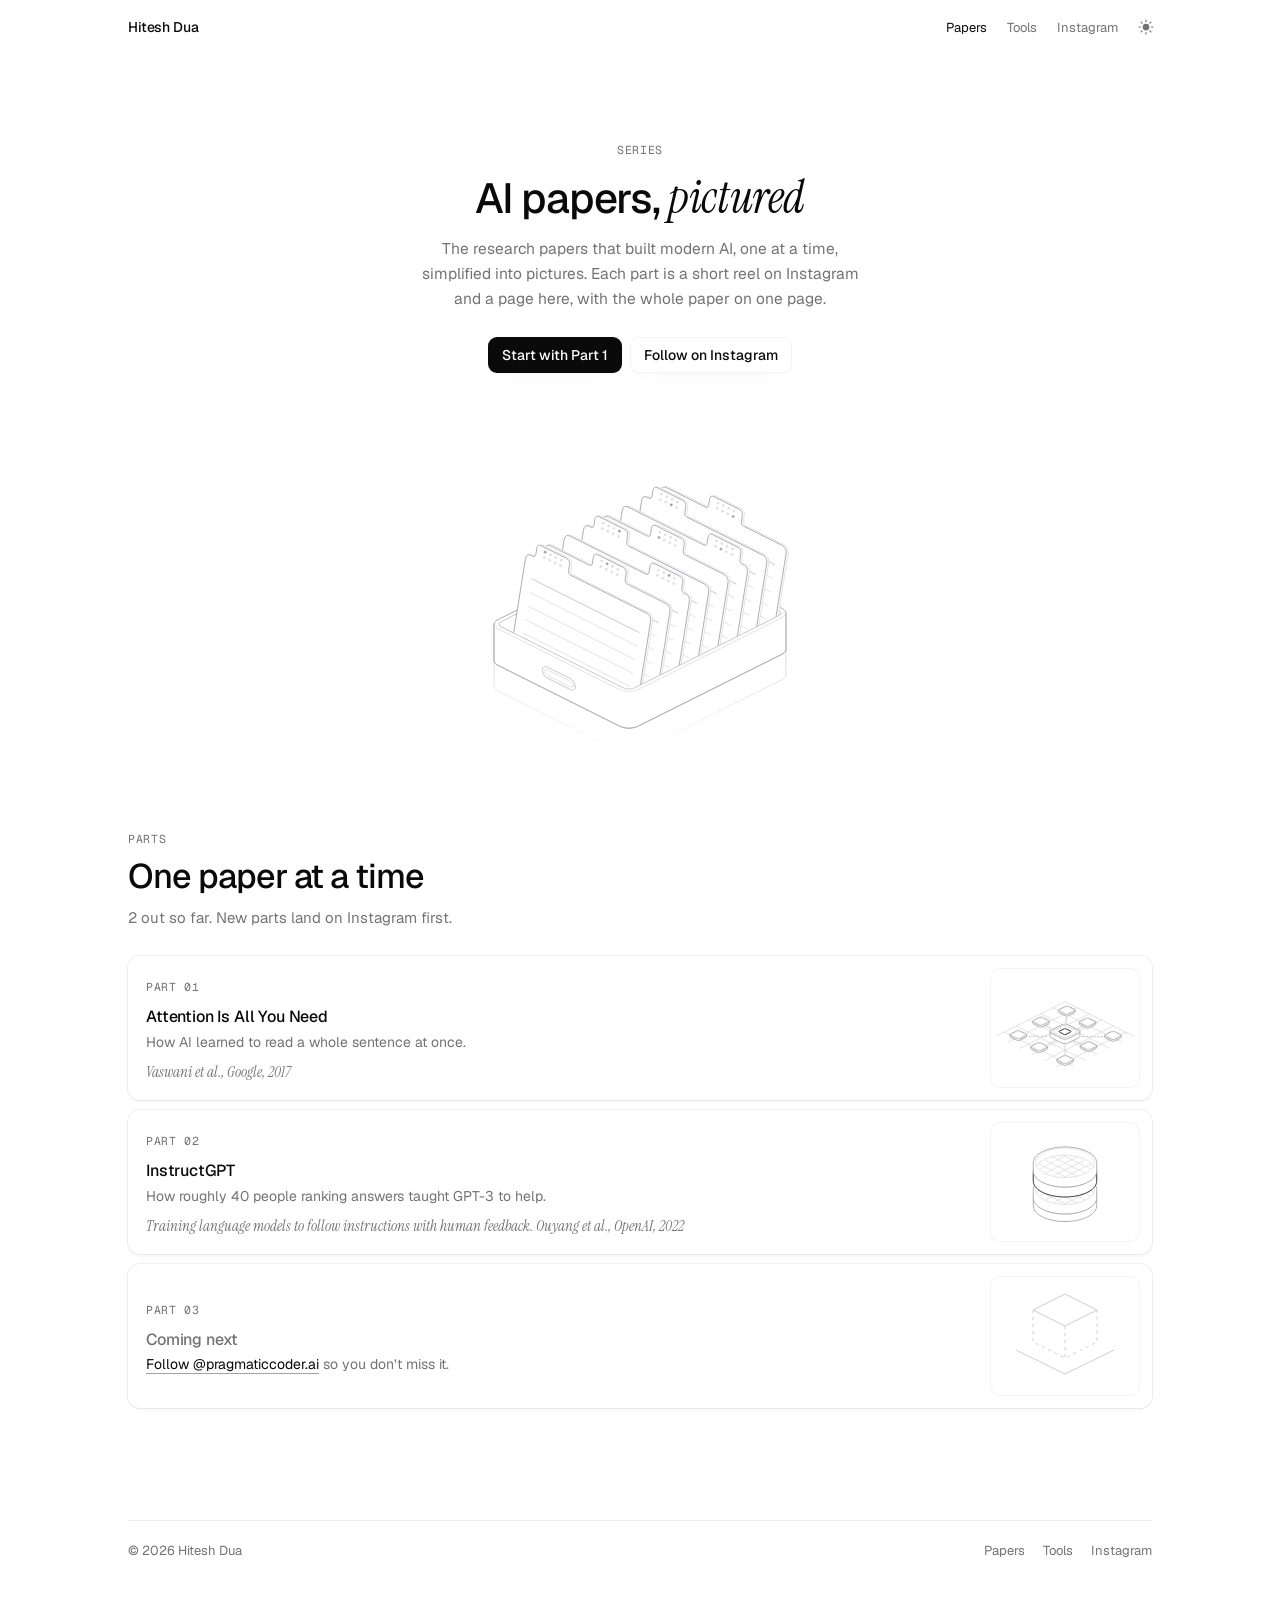
==== papers/index.html @ 5a8e1b2d "The built site: papers Co-Authored-By: Claude Opus 5.5 <noreply@anthropic.com> Claude-Session: http" ====
<!doctype html>
<html lang="en">
<head>
<meta charset="utf-8">
<script>(function(){var d=document.documentElement,t;try{t=localStorage.getItem('hd-theme')}catch(e){}if(t!=='light'&&t!=='dark')t=window.matchMedia&&matchMedia('(prefers-color-scheme: dark)').matches?'dark':'light';d.setAttribute('data-theme',t);d.className+=' hd-js'})()</script>
<meta name="viewport" content="width=device-width, initial-scale=1, viewport-fit=cover">
<title>AI papers, pictured: the papers behind modern AI, each on one page | Hitesh Dua</title>
<meta name="description" content="The research papers that built modern AI, one at a time, simplified into pictures. Each part is a reel on Instagram and a page here with the whole paper on one page.">
<link rel="canonical" href="https://hiteshdua.com/papers/">
<meta name="author" content="Hitesh Dua">
<meta name="color-scheme" content="light dark">
<meta name="theme-color" content="#ffffff" media="(prefers-color-scheme: light)">
<meta name="theme-color" content="#08090a" media="(prefers-color-scheme: dark)">
<link rel="icon" href="/assets/favicon.svg" type="image/svg+xml">
<link rel="icon" href="/assets/favicon-32.png" sizes="32x32" type="image/png">
<link rel="apple-touch-icon" href="/assets/apple-touch-icon.png">
<link rel="preload" href="/assets/geist-latin.woff2" as="font" type="font/woff2" crossorigin>
<link rel="stylesheet" href="/assets/site.css?v=ab0dbf3c17">
<link rel="modulepreload" href="/assets/hairline.js">
<meta property="og:type" content="website">
<meta property="og:site_name" content="Hitesh Dua">
<meta property="og:title" content="AI papers, pictured">
<meta property="og:description" content="The research papers that built modern AI, one at a time, simplified into pictures. Each part is a reel on Instagram and a page here with the whole paper on one page.">
<meta property="og:url" content="https://hiteshdua.com/papers/">
<meta property="og:image" content="https://hiteshdua.com/assets/og-papers.png">
<meta property="og:image:width" content="1200">
<meta property="og:image:height" content="630">
<meta property="og:image:alt" content="AI papers, pictured">
<meta name="twitter:card" content="summary_large_image">
<script type="application/ld+json">{"@context":"https://schema.org","@type":"CollectionPage","name":"AI papers, pictured","url":"https://hiteshdua.com/papers/","author":{"@type":"Person","name":"Hitesh Dua","url":"https://hiteshdua.com/"},"hasPart":[{"@type":"Article","headline":"Attention Is All You Need, explained in pictures","url":"https://hiteshdua.com/papers/attention-is-all-you-need"},{"@type":"Article","headline":"InstructGPT on one page: the paper behind ChatGPT, explained","url":"https://hiteshdua.com/papers/instructgpt"}]}</script>
</head>
<body class="hd">
<a class="hd-skip hd-chrome" href="#main">Skip to content</a>
<header class="hd-chrome hd-top">
  <a class="hd-name" href="/">Hitesh Dua</a>
  <nav aria-label="Site">
    <a class="hd-link" href="/papers/" aria-current="page">Papers</a>
    <a class="hd-link" href="/#tools">Tools</a>
    <a class="hd-link" href="https://www.instagram.com/pragmaticcoder.ai/" rel="me">Instagram</a>
    <button class="hd-theme" type="button" aria-label="Dark theme" aria-pressed="false" title="Switch to dark">
      <svg viewBox="0 0 24 24" width="18" height="18" aria-hidden="true" focusable="false">
        <mask id="hd-cut"><rect width="24" height="24" fill="#fff"/><circle class="hd-cut" cx="14.3" cy="9.8" r="4.4" fill="#000"/></mask>
        <circle class="hd-orb" cx="12" cy="12" r="4.5" fill="currentColor" mask="url(#hd-cut)"/>
        <path class="hd-rays" d="M12 2.75v1.9M12 19.35v1.9M2.75 12h1.9M19.35 12h1.9M5.46 5.46l1.34 1.34M17.2 17.2l1.34 1.34M5.46 18.54l1.34-1.34M17.2 6.8l1.34-1.34" fill="none" stroke="currentColor" stroke-width="1.6" stroke-linecap="round"/>
      </svg>
    </button>
  </nav>
</header>
<main id="main">
  <section class="hd-wrap hd-hero hd-rise" aria-labelledby="hd-title">
    <p class="hd-label" style="--i:0">Series</p>
    <h1 class="hd-title" id="hd-title" style="--i:1">AI papers, <em>pictured</em></h1>
    <p class="hd-sub" style="--i:2">The research papers that built modern AI, one at a time, simplified into pictures. Each part is a
      short reel on Instagram and a page here, with the whole paper on one page.</p>
    <div class="hd-actions" style="--i:3">
      <a class="hd-btn is-primary" href="/papers/attention-is-all-you-need">Start with Part 1</a>
      <a class="hd-btn" href="https://www.instagram.com/pragmaticcoder.ai/" rel="me">Follow on Instagram</a>
    </div>
    <div class="hd-art" style="--i:4"><div class="hd-fig" data-figure="riffle" data-play aria-label="A tray of eight cards, like papers in a file; the card under the pointer stands up, and the arrow keys walk them"></div></div>
  </section>
  <section class="hd-wrap hd-sec" aria-labelledby="hd-parts">
    <div class="hd-sec-head hd-reveal">
      <p class="hd-label">Parts</p>
      <h2 class="hd-h2" id="hd-parts">One paper at a time</h2>
      <p class="hd-lede">2 out so far. New parts land on Instagram first.</p>
    </div>
    <ol class="hd-rows">
      <li class="hd-reveal" style="--d:0"><a class="hd-row" href="/papers/attention-is-all-you-need">
        <span>
          <span class="hd-label">Part 01</span>
          <span class="hd-row-name">Attention Is All You Need</span>
          <span class="hd-row-text">How AI learned to read a whole sentence at once.</span>
          <span class="hd-row-meta">Vaswani et al., Google, 2017</span>
        </span>
        <span class="hd-row-fig"><div class="hd-fig" data-figure="hub" aria-label="A hub with eight tiles on dashed links; the tile under the pointer rises and its link turns solid, as a word leans on the words that matter"></div></span>
      </a></li>
      <li class="hd-reveal" style="--d:1"><a class="hd-row" href="/papers/instructgpt">
        <span>
          <span class="hd-label">Part 02</span>
          <span class="hd-row-name">InstructGPT</span>
          <span class="hd-row-text">How roughly 40 people ranking answers taught GPT-3 to help.</span>
          <span class="hd-row-meta">Training language models to follow instructions with human feedback. Ouyang et al., OpenAI, 2022</span>
        </span>
        <span class="hd-row-fig"><div class="hd-fig" data-figure="sieve" aria-label="Three test sieves stacked over a pan, one for each training step; the pointer lifts one clear of the stack"></div></span>
      </a></li>
      <li class="hd-reveal" style="--d:2"><div class="hd-row is-planned">
        <span>
          <span class="hd-label">Part 03</span>
          <span class="hd-row-name">Coming next</span>
          <span class="hd-row-text"><a class="hd-more" href="https://www.instagram.com/pragmaticcoder.ai/" rel="me">Follow @pragmaticcoder.ai</a> so you don’t miss it.</span>
        </span>
        <span class="hd-row-fig"><svg class="hd-ghost" viewBox="0 0 150 120" aria-hidden="true" focusable="false">
  <path d="M75,18 L107,34 L75,50 L43,34 Z"/><path class="dash" d="M43,34 V66 L75,82 L107,66 V34 M75,50 V82"/>
  <path d="M26,74 L75,98 L124,74"/></svg></span>
      </div></li>
    </ol>
  </section>
</main>
<footer class="hd-chrome hd-wrap"><div class="hd-foot">
  <p>© 2026 Hitesh Dua</p>
  <nav aria-label="Footer"><a href="/papers/">Papers</a><a href="/#tools">Tools</a><a href="https://www.instagram.com/pragmaticcoder.ai/" rel="me">Instagram</a></nav>
</div></footer>
<script type="module" src="/assets/site.js?v=6c9a8e691f704444bb9d"></script>
</body>
</html>
---- assets/site.css ----
/* hiteshdua.com, on the Hairline design system (github.com/lucasmarkes/hairline).
   Black and white: a white canvas (near-black in dark), chroma-free greys, cards drawn by their shadow alone, one serif
   word in a title, mono only for small labels, and isometric line figures that answer the pointer. Every class starts
   with hd- so the paper pages' own CSS never collides with it. */

/* ---------- fonts: Geist, Geist Mono, Instrument Serif (all SIL Open Font License) ---------- */
@font-face { font-family: "Geist"; font-style: normal; font-weight: 100 900; font-display: swap;
  src: url(/assets/geist-latin.woff2) format("woff2");
  unicode-range: U+0000-00FF, U+0131, U+0152-0153, U+02BB-02BC, U+02C6, U+02DA, U+02DC, U+0304, U+0308, U+0329, U+2000-206F, U+20AC, U+2122, U+2191, U+2193, U+2212, U+2215, U+FEFF, U+FFFD; }
@font-face { font-family: "Geist"; font-style: normal; font-weight: 100 900; font-display: swap;
  src: url(/assets/geist-latin-ext.woff2) format("woff2");
  unicode-range: U+0100-02BA, U+02BD-02C5, U+02C7-02CC, U+02CE-02D7, U+02DD-02FF, U+1D00-1DBF, U+1E00-1E9F, U+1EF2-1EFF, U+2020, U+20A0-20AB, U+20AD-20C0, U+2113, U+2C60-2C7F, U+A720-A7FF; }
@font-face { font-family: "Geist Mono"; font-style: normal; font-weight: 100 900; font-display: swap;
  src: url(/assets/geist-mono-latin.woff2) format("woff2"); }
@font-face { font-family: "Instrument Serif"; font-style: normal; font-weight: 400; font-display: swap;
  src: url(/assets/instrument-serif-latin.woff2) format("woff2");
  unicode-range: U+0000-00FF, U+0131, U+0152-0153, U+02BB-02BC, U+02C6, U+02DA, U+02DC, U+0304, U+0308, U+0329, U+2000-206F, U+20AC, U+2122, U+2191, U+2193, U+2212, U+2215, U+FEFF, U+FFFD; }
@font-face { font-family: "Instrument Serif"; font-style: normal; font-weight: 400; font-display: swap;
  src: url(/assets/instrument-serif-latin-ext.woff2) format("woff2");
  unicode-range: U+0100-02BA, U+02BD-02C5, U+02C7-02CC, U+02CE-02D7, U+02DD-02FF, U+1D00-1DBF, U+1E00-1E9F, U+1EF2-1EFF, U+2020, U+20A0-20AB, U+20AD-20C0, U+2113, U+2C60-2C7F, U+A720-A7FF; }
@font-face { font-family: "Instrument Serif"; font-style: italic; font-weight: 400; font-display: swap;
  src: url(/assets/instrument-serif-latin-italic.woff2) format("woff2"); }

/* ---------- tokens: light, and a dark set that follows the visitor's system setting until they flip the switch ---------- */
:root {
  --hd-canvas: #ffffff; --hd-surface: #ffffff; --hd-ring: #f4f4f4; --hd-ink: #0a0a0a; --hd-ink-2: #404040;
  --hd-muted: #737373; --hd-faint: #a3a3a3; --hd-line: rgba(0, 0, 0, 0.07); --hd-ghost: #c9c9c9;
  /* a card drawn by its shadow alone: a hairline ring, then two soft drops */
  --hd-card: 0 0 0 1px #0000000f, 0 1px 2px -1px #0000000f, 0 2px 4px 0 #0000000a;
  --hd-lift: 0 1px 2px #00000008, 0 10px 28px -16px #00000024;
  --hd-hover: inset 0 0 0 1px #ebebeb, 0 1px 2px #00000008, 0 12px 28px -18px #0000002b;
  /* the light that follows the pointer across a card, and the dots under the hero field */
  --hd-glow: rgba(0, 0, 0, 0.045); --hd-dot: rgba(0, 0, 0, 0.16);
  --hd-ease: cubic-bezier(0.23, 1, 0.32, 1);
  --hd-gutter: clamp(18px, 5vw, 28px);
  --hd-col: 1080px;
  --hd-sans: "Geist", ui-sans-serif, system-ui, -apple-system, "Segoe UI", sans-serif;
  --hd-mono: "Geist Mono", ui-monospace, "SF Mono", Menlo, monospace;
  --hd-serif: "Instrument Serif", Georgia, "Times New Roman", serif;
  /* the figures' plates take the colour of what they sit on: the page here, a card's surface inside a card */
  --hairline-plate: var(--hd-canvas);
  color-scheme: light;
}
@media (prefers-color-scheme: dark) {
  :root:not([data-theme="light"]) {
    --hd-canvas: #08090a; --hd-surface: #0e0f11; --hd-ring: #ffffff12; --hd-ink: #ededef; --hd-ink-2: #c4c5ca;
    --hd-muted: #8e8f96; --hd-faint: #66676d; --hd-line: rgba(255, 255, 255, 0.08); --hd-ghost: #3d3e44;
    --hd-card: 0 0 0 1px #ffffff14, inset 0 1px 0 #ffffff0a, 0 2px 8px #00000080;
    --hd-lift: 0 1px 2px #00000099, 0 12px 32px -14px #000000;
    --hd-hover: inset 0 0 0 1px #ffffff2e, inset 0 1px 0 #ffffff0d, 0 1px 2px #00000099, 0 16px 40px -16px #000000;
    --hd-glow: rgba(255, 255, 255, 0.075); --hd-dot: rgba(255, 255, 255, 0.15);
    --hairline-hi: #eef1f6; --hairline-edge: #6c6e76; --hairline-mid: #46464d; --hairline-lo: #2b2b30;
    color-scheme: dark;
  }
}
:root[data-theme="dark"] {
  --hd-canvas: #08090a; --hd-surface: #0e0f11; --hd-ring: #ffffff12; --hd-ink: #ededef; --hd-ink-2: #c4c5ca;
  --hd-muted: #8e8f96; --hd-faint: #66676d; --hd-line: rgba(255, 255, 255, 0.08); --hd-ghost: #3d3e44;
  --hd-card: 0 0 0 1px #ffffff14, inset 0 1px 0 #ffffff0a, 0 2px 8px #00000080;
  --hd-lift: 0 1px 2px #00000099, 0 12px 32px -14px #000000;
  --hd-hover: inset 0 0 0 1px #ffffff2e, inset 0 1px 0 #ffffff0d, 0 1px 2px #00000099, 0 16px 40px -16px #000000;
  --hd-glow: rgba(255, 255, 255, 0.075); --hd-dot: rgba(255, 255, 255, 0.15);
  /* the figures' lines a touch brighter than Hairline's own dark set, so they read on a phone outdoors */
  --hairline-hi: #eef1f6; --hairline-edge: #6c6e76; --hairline-mid: #46464d; --hairline-lo: #2b2b30;
  color-scheme: dark;
}

/* ---------- base ---------- */
html { -webkit-text-size-adjust: 100%; text-size-adjust: 100%; }
body { margin: 0; }
[hidden] { display: none !important; }
body.hd { min-height: 100vh; background: var(--hd-canvas); color: var(--hd-ink); font: 400 15px/1.6 var(--hd-sans);
  -webkit-font-smoothing: antialiased; text-rendering: optimizeLegibility; }
body.hd *, body.hd *::before, body.hd *::after, .hd-chrome, .hd-chrome *, .hd-chrome *::before, .hd-chrome *::after { box-sizing: border-box; }
/* resets with no specificity, so every class below sets its own spacing */
:where(body.hd) :where(p, h1, h2, h3, ol, ul, dl, dd, figure) { margin: 0; }
.hd-chrome { font-family: var(--hd-sans); font-weight: 400; color: var(--hd-ink); -webkit-font-smoothing: antialiased; }
:where(.hd-chrome) :where(p, h2, h3) { margin: 0; }
:is(body.hd, .hd-chrome) :is(a, button):focus-visible { outline: 1.5px solid var(--hd-ink); outline-offset: 2px; border-radius: 6px; }
.hd-skip { position: absolute; left: 12px; top: -60px; z-index: 40; padding: 9px 12px; border-radius: 9px; background: var(--hd-ink);
  color: var(--hd-canvas); font: 500 14px/1 var(--hd-sans); text-decoration: none; }
.hd-skip:focus { top: 9px; }
.hd-wrap { width: 100%; max-width: var(--hd-col); margin-inline: auto; padding-inline: var(--hd-gutter); }

/* ---------- top bar: the name, and muted 13px links ---------- */
.hd-top { position: sticky; top: 0; z-index: 30; display: flex; align-items: center; justify-content: space-between; height: 54px;
  padding: 0 max(var(--hd-gutter), calc((100% - var(--hd-col)) / 2 + var(--hd-gutter)));
  background: color-mix(in srgb, var(--hd-canvas) 82%, transparent); -webkit-backdrop-filter: blur(12px); backdrop-filter: blur(12px); }
.hd-chrome .hd-name { position: relative; font-size: 14px; font-weight: 500; line-height: 1; letter-spacing: -0.01em; color: var(--hd-ink); text-decoration: none; }
.hd-name::after { content: ""; position: absolute; inset: -12px -6px; }
.hd-top nav { display: flex; margin-right: -10px; }
.hd-chrome .hd-link { position: relative; display: inline-flex; align-items: center; height: 30px; padding: 0 10px; border-radius: 8px;
  font-size: 13px; line-height: 1; color: var(--hd-muted); text-decoration: none; }
.hd-link::after { content: ""; position: absolute; inset: -5px 0; }
.hd-chrome .hd-link[aria-current="page"] { color: var(--hd-ink); }
@media (hover: hover) { .hd-chrome .hd-link:hover { color: var(--hd-ink); } }
@media (max-width: 359px) { .hd-chrome .hd-link { padding: 0 7px; } .hd-top nav { margin-right: -7px; } }

/* the light/dark switch: a sun whose core grows and is cut into a crescent while its rays fold away. The head script
   shows it; without script the page follows the system setting and there is nothing to switch. */
.hd-theme { display: none; }
.hd-js .hd-chrome .hd-theme { position: relative; display: inline-grid; place-items: center; width: 32px; height: 30px; margin-left: 2px;
  padding: 0; border: 0; border-radius: 8px; background: none; color: var(--hd-muted); font: inherit; cursor: pointer;
  -webkit-tap-highlight-color: transparent; }
.hd-theme::after { content: ""; position: absolute; inset: -7px -2px; }
@media (hover: hover) { .hd-chrome .hd-theme:hover { color: var(--hd-ink); } }
.hd-theme svg { display: block; overflow: visible; transition: scale 160ms var(--hd-ease); }
.hd-theme:active svg { scale: 0.86; }
.hd-orb, .hd-rays, .hd-cut { transform-origin: 12px 12px; transition: transform 640ms cubic-bezier(0.34, 1.45, 0.64, 1), opacity 260ms ease; }
.hd-cut { transform: translate(9px, -9px); }
:root[data-theme="dark"] .hd-orb { transform: scale(1.55); }
:root[data-theme="dark"] .hd-cut { transform: none; }
:root[data-theme="dark"] .hd-rays { transform: rotate(-70deg) scale(0.3); opacity: 0; }
/* the new theme opens out of the switch (site.js animates the circle); nothing else fades */
::view-transition-old(root), ::view-transition-new(root) { animation: none; mix-blend-mode: normal; }

/* ---------- type ---------- */
.hd-label { font: 400 11.5px/1.4 var(--hd-mono); letter-spacing: 0.06em; text-transform: uppercase; color: var(--hd-muted); }
.hd-title { max-width: 19ch; font-size: clamp(30px, 4.6vw, 42px); font-weight: 500; line-height: 1.1; letter-spacing: -0.03em; text-wrap: balance; }
:is(.hd-title, .hd-h2, .hd-card-h) em { font-family: var(--hd-serif); font-style: italic; font-size: 1.1em; font-weight: 400; letter-spacing: -0.01em; }
.hd-sub { max-width: 46ch; font-size: 15.5px; line-height: 1.6; color: var(--hd-muted); text-wrap: pretty; }
.hd-h2 { font-size: clamp(24px, 3.2vw, 34px); font-weight: 500; line-height: 1.15; letter-spacing: -0.03em; text-wrap: balance; }
.hd-lede { max-width: 58ch; color: var(--hd-muted); text-wrap: pretty; }
.hd-more { color: var(--hd-ink); text-decoration: underline; text-decoration-color: var(--hd-faint); text-underline-offset: 4px; }
@media (hover: hover) { .hd-more:hover { text-decoration-color: currentColor; } }

/* ---------- buttons ---------- */
.hd-actions { display: flex; flex-wrap: wrap; gap: 8px; margin-top: 26px; }
.hd-chrome .hd-btn, body.hd .hd-btn { display: inline-flex; align-items: center; justify-content: center; gap: 8px; height: 36px;
  padding: 0 14px; border-radius: 9px; background: var(--hd-surface); color: var(--hd-ink); box-shadow: inset 0 0 0 1px var(--hd-ring), var(--hd-lift);
  font: 500 14px/1 var(--hd-sans); text-decoration: none; white-space: nowrap; cursor: pointer; transition: transform 160ms var(--hd-ease); }
.hd-chrome .hd-btn.is-primary, body.hd .hd-btn.is-primary { background: var(--hd-ink); color: var(--hd-canvas); box-shadow: var(--hd-lift); }
.hd-btn:active { transform: scale(0.96); }

/* ---------- hero: one column, each block rises out of a blur, one after another ---------- */
.hd-hero { display: grid; justify-items: center; padding-top: clamp(48px, 9vw, 88px); text-align: center; }
.hd-hero .hd-title { margin-top: 14px; }
.hd-hero .hd-sub { margin-top: 14px; }
.hd-hero .hd-actions { justify-content: center; }
.hd-art { width: 100%; max-width: 520px; margin-top: 18px; }
/* the figures draw in the middle of their 5:4 box: let the next section start where the drawing ends */
.hd-hero .hd-art { margin-bottom: clamp(-80px, -9vw, -36px); }
.hd-rise > * { animation: hd-fade 750ms var(--hd-ease) both, hd-unblur 560ms var(--hd-ease) both, hd-up 380ms var(--hd-ease) both;
  animation-delay: calc(var(--i, 0) * 70ms + 60ms); }
@keyframes hd-unblur { from { filter: blur(6px); } to { filter: none; } }
@keyframes hd-up { from { transform: translateY(12px); } to { transform: none; } }
@keyframes hd-fade { from { opacity: 0; } to { opacity: 1; } }

/* ---------- sections ---------- */
.hd-sec { padding-top: clamp(64px, 10vw, 104px); scroll-margin-top: 54px; }
.hd-sec-head { display: grid; gap: 10px; max-width: 640px; }

/* the series: a card per part, its name and what it explains, its figure small at the right */
.hd-rows { display: grid; gap: 10px; margin-top: 26px; padding: 0; list-style: none; }
.hd-chrome .hd-row, body.hd .hd-row { display: grid; grid-template-columns: minmax(0, 1fr) 150px; align-items: center; gap: 16px;
  padding: 12px 12px 12px 18px; border-radius: 12px; background: var(--hd-surface); box-shadow: var(--hd-card); color: var(--hd-ink); text-decoration: none;
  transition: box-shadow 180ms ease, translate 260ms var(--hd-ease); --hairline-plate: var(--hd-surface); }
@media (hover: hover) { a.hd-row:hover { box-shadow: var(--hd-hover); translate: 0 -2px; } }
.hd-row-name { display: block; margin-top: 8px; font-size: 16px; font-weight: 500; line-height: 1.35; letter-spacing: -0.01em; text-wrap: balance; }
.hd-row-text { display: block; margin-top: 4px; font-size: 14px; line-height: 1.55; color: var(--hd-muted); text-wrap: pretty; }
.hd-row-meta { display: block; margin-top: 10px; font-family: var(--hd-serif); font-style: italic; font-size: 15px; line-height: 1.3; color: var(--hd-muted); }
.hd-row-fig { display: block; width: 100%; border-radius: 10px; box-shadow: inset 0 0 0 1px var(--hd-ring); overflow: hidden; }
.hd-row.is-planned .hd-row-name { color: var(--hd-muted); }
.hd-row.is-planned { box-shadow: inset 0 0 0 1px var(--hd-ring); }
.hd-ghost { display: block; width: 100%; height: auto; }
.hd-ghost path { fill: none; stroke: var(--hd-ghost); stroke-width: 0.9; stroke-linejoin: round; }
.hd-ghost .dash { stroke-dasharray: 3 4; }
@media (max-width: 520px) { .hd-chrome .hd-row, body.hd .hd-row { grid-template-columns: minmax(0, 1fr) 104px; gap: 12px; padding-left: 14px; } }

/* tiles: a figure live on its stage, its name under it (the about row and the series) */
.hd-tiles { display: grid; gap: 14px; margin-top: 28px; padding: 0; list-style: none; grid-template-columns: repeat(auto-fill, minmax(260px, 1fr)); }
@media (min-width: 900px) { .hd-tiles { grid-template-columns: repeat(3, minmax(0, 1fr)); } }
.hd-tiles > li { min-width: 0; }
body.hd .hd-tilecard { display: flex; flex-direction: column; height: 100%; overflow: hidden; border-radius: 14px; background: var(--hd-surface); --hairline-plate: var(--hd-surface);
  box-shadow: inset 0 0 0 1px var(--hd-ring), var(--hd-lift); color: var(--hd-ink); text-decoration: none; transition: box-shadow 180ms ease, translate 260ms var(--hd-ease); }
@media (hover: hover) { body.hd a.hd-tilecard:hover { box-shadow: var(--hd-hover); translate: 0 -3px; } }
.hd-tilestage { display: block; }
.hd-tilestage .hd-ghost { aspect-ratio: 5 / 4; padding: 16% 22%; }
.hd-tilefoot { display: grid; align-content: start; gap: 4px; flex: 1; padding: 14px 16px 16px; border-top: 1px solid var(--hd-line); }
.hd-tilefoot .hd-label { margin-bottom: 2px; }
.hd-tilename { font-size: 15.5px; font-weight: 500; line-height: 1.35; letter-spacing: -0.01em; text-wrap: balance; }
.hd-tiletext { font-size: 13.5px; line-height: 1.5; color: var(--hd-muted); text-wrap: pretty; }
body.hd .hd-tilecard.is-planned { box-shadow: inset 0 0 0 1px var(--hd-ring); }
.hd-tilecard.is-planned .hd-tilename { color: var(--hd-muted); }
/* phones: a row you swipe, the next tile peeking in, so the figures stay big and the page stays short */
@media (max-width: 640px) {
  .hd-tiles { grid-template-columns: none; grid-auto-flow: column; grid-auto-columns: 84%; gap: 12px;
    margin: 24px calc(-1 * var(--hd-gutter)) -26px; padding: 4px var(--hd-gutter) 26px;
    overflow-x: auto; overscroll-behavior-x: contain; scroll-snap-type: x mandatory; scroll-padding-inline: var(--hd-gutter);
    scrollbar-width: none; }
  .hd-tiles::-webkit-scrollbar { display: none; }
  .hd-tiles > li { scroll-snap-align: start; }
}

/* the stack: one small card per tool */
.hd-stack { display: grid; gap: 10px; margin-top: 26px; padding: 0; list-style: none; grid-template-columns: repeat(2, minmax(0, 1fr)); }
@media (min-width: 760px) { .hd-stack { grid-template-columns: repeat(4, minmax(0, 1fr)); } }
body.hd .hd-stackitem { display: grid; align-content: start; gap: 3px; height: 100%; padding: 14px 16px 15px; border-radius: 12px; background: var(--hd-surface); box-shadow: var(--hd-card);
  color: var(--hd-ink); text-decoration: none; transition: box-shadow 180ms ease, transform 160ms var(--hd-ease), translate 260ms var(--hd-ease); }
@media (hover: hover) { body.hd .hd-stackitem:hover { box-shadow: var(--hd-hover); translate: 0 -2px; } }
.hd-stackitem:active { transform: scale(0.98); }
body.hd .hd-stackitem { position: relative; }
.hd-stackitem .hd-tilename { padding-right: 20px; }
.hd-arrow { position: absolute; top: 15px; right: 14px; color: var(--hd-faint); transition: color 180ms ease, translate 260ms var(--hd-ease); }
@media (hover: hover) { .hd-stackitem:hover .hd-arrow { color: var(--hd-ink); translate: 2px -2px; } }
.hd-card { border-radius: 12px; background: var(--hd-surface); box-shadow: var(--hd-card); }
.hd-note { margin-top: 14px; font-size: 13px; color: var(--hd-muted); }

/* say hi: a card, the words left, a dish that turns to the pointer right */
.hd-hi { display: grid; gap: 8px; align-items: center; padding: 28px 24px 8px; border-radius: 18px; background: var(--hd-surface); box-shadow: var(--hd-card); --hairline-plate: var(--hd-surface); }
@media (min-width: 760px) { .hd-hi { grid-template-columns: minmax(0, 1fr) minmax(0, 340px); gap: 32px; padding: 36px 44px; } }
.hd-hi .hd-fig { width: 100%; max-width: 340px; justify-self: center; margin-block: -28px; }
.hd-hi .hd-lede { margin-top: 12px; }
.hd-h2.is-lg { font-size: clamp(32px, 4.6vw, 52px); line-height: 1.04; letter-spacing: -0.035em; }

/* home hero: bigger type, and a field of pillars under it, pulled up under the words so its rising pillars fill the
   space below the buttons; the words and buttons stay on top, so the field never takes a click from them */
.hd-hero.is-home { position: relative; z-index: 2; padding-top: clamp(56px, 10vw, 112px); }
.hd-title.is-xl { max-width: 14ch; font-size: clamp(44px, 8vw, 96px); line-height: 0.98; letter-spacing: -0.045em; }
.hd-title.is-xl em { font-size: 1.06em; letter-spacing: -0.02em; }
.hd-hero.is-home .hd-sub { margin-top: 22px; max-width: 50ch; font-size: clamp(15.5px, 1.6vw, 17.5px); }
.hd-stage { position: relative; z-index: 1; width: 100%; max-width: 1040px; margin: -13% auto -15%; padding-inline: var(--hd-gutter); }
/* the field stands on a floor of dots that fades out from its middle; the field's plates cover the dots under it */
.hd-stage::before { content: ""; position: absolute; z-index: -1; inset: 6% 0 10%; pointer-events: none;
  background: radial-gradient(circle, var(--hd-dot) 0 1px, transparent 1.5px) center / 22px 22px;
  -webkit-mask-image: radial-gradient(closest-side, #000 35%, transparent); mask-image: radial-gradient(closest-side, #000 35%, transparent); }
/* phones: the field runs wider than the screen's gutters, so it reads as big as it does on a desk */
@media (max-width: 640px) {
  .hd-stage { margin: -17% auto -12%; padding-inline: 0; overflow-x: clip; }
  .hd-stage > div { width: 126%; margin-left: -13%; }
}

/* ---------- under every paper page ---------- */
.hd-series { display: grid; gap: 12px; padding-top: 56px; }
.hd-series > * { width: 100%; max-width: 640px; }
.hd-series .hd-card { padding: 20px 20px 22px; }
.hd-card-h { margin-top: 8px; font-size: 18px; font-weight: 500; line-height: 1.3; letter-spacing: -0.015em; }
.hd-card-p { margin-top: 6px; font-size: 14.5px; line-height: 1.6; color: var(--hd-muted); text-wrap: pretty; }
.hd-series .hd-actions { margin-top: 18px; }
.hd-pager { display: grid; gap: 10px; margin-top: 4px; }
@media (min-width: 620px) { .hd-pager { grid-template-columns: repeat(2, minmax(0, 1fr)); } }
.hd-chrome .hd-pager a { display: grid; gap: 6px; padding: 14px 16px; border-radius: 12px; background: var(--hd-surface); box-shadow: var(--hd-card);
  color: var(--hd-ink); text-decoration: none; transition: box-shadow 180ms ease, translate 260ms var(--hd-ease); }
@media (hover: hover) { .hd-chrome .hd-pager a:hover { box-shadow: var(--hd-hover); translate: 0 -2px; } }
.hd-pager b { font-size: 14.5px; font-weight: 500; line-height: 1.35; }
.hd-pager p { padding: 14px 16px; border-radius: 12px; box-shadow: inset 0 0 0 1px var(--hd-ring); font-size: 14px; line-height: 1.55; color: var(--hd-muted); }
.hd-chrome .hd-pager p a { display: inline; padding: 0; border-radius: 0; background: none; box-shadow: none; color: var(--hd-ink);
  text-decoration: underline; text-decoration-color: var(--hd-faint); text-underline-offset: 4px; }

/* ---------- footer ---------- */
.hd-foot { display: flex; flex-wrap: wrap; align-items: center; justify-content: space-between; gap: 8px 20px; margin-top: clamp(72px, 11vw, 112px);
  padding-block: 20px 44px; border-top: 1px solid var(--hd-line); font-size: 13px; line-height: 1.5; color: var(--hd-muted); }
.hd-foot nav { display: flex; flex-wrap: wrap; gap: 4px 18px; }
.hd-chrome .hd-foot a { position: relative; color: var(--hd-muted); text-decoration: underline; text-decoration-color: transparent;
  text-underline-offset: 4px; transition: text-decoration-color 150ms ease, color 150ms ease; }
.hd-foot a::after { content: ""; position: absolute; inset: -12px -8px; }
@media (hover: hover) { .hd-chrome .hd-foot a:hover { color: var(--hd-ink); text-decoration-color: currentColor; } }

/* ---------- the figures: drawn by hairline.js into a 5:4 box sized before they mount, so nothing shifts ---------- */
.hd-fig { display: block; width: 100%; aspect-ratio: 5 / 4; }

/* ---------- a soft light follows the pointer across a card (site.js sets where, on devices with a mouse) ---------- */
:is(.hd-tilecard, .hd-row, .hd-hi, .hd-pager a) { position: relative; }
@media (hover: hover) and (pointer: fine) {
  :is(.hd-tilecard, .hd-stackitem, .hd-row, .hd-hi, .hd-pager a)::after { content: ""; position: absolute; inset: 0; z-index: 1;
    border-radius: inherit; pointer-events: none; opacity: 0; transition: opacity 280ms ease;
    background: radial-gradient(340px circle at var(--hd-mx, 50%) var(--hd-my, 50%), var(--hd-glow), transparent 68%); }
  :is(.hd-tilecard, .hd-stackitem, .hd-row, .hd-hi, .hd-pager a):hover::after { opacity: 1; }
}

/* ---------- blocks rise out of a blur as they scroll into view, like the hero (only when script can show them) ---------- */
@media (prefers-reduced-motion: no-preference) {
  .hd-js .hd-reveal { opacity: 0; translate: 0 18px; filter: blur(8px);
    transition: opacity 800ms var(--hd-ease), translate 800ms var(--hd-ease), filter 700ms var(--hd-ease);
    transition-delay: calc(var(--d, 0) * 80ms); }
  .hd-js .hd-reveal.is-in { opacity: 1; translate: none; filter: none; }
}

@media (prefers-reduced-motion: reduce) {
  .hd-rise > * { animation: hd-fade 400ms ease both; }
  .hd-btn, .hd-row, .hd-pager a, .hd-tilecard, .hd-stackitem, .hd-foot a, .hd-orb, .hd-rays, .hd-cut, .hd-arrow { transition: none; }
}
@media print { .hd-top, .hd-series, .hd-foot, .hd-skip { display: none !important; } .hd-reveal { opacity: 1 !important; translate: none !important; filter: none !important; } }
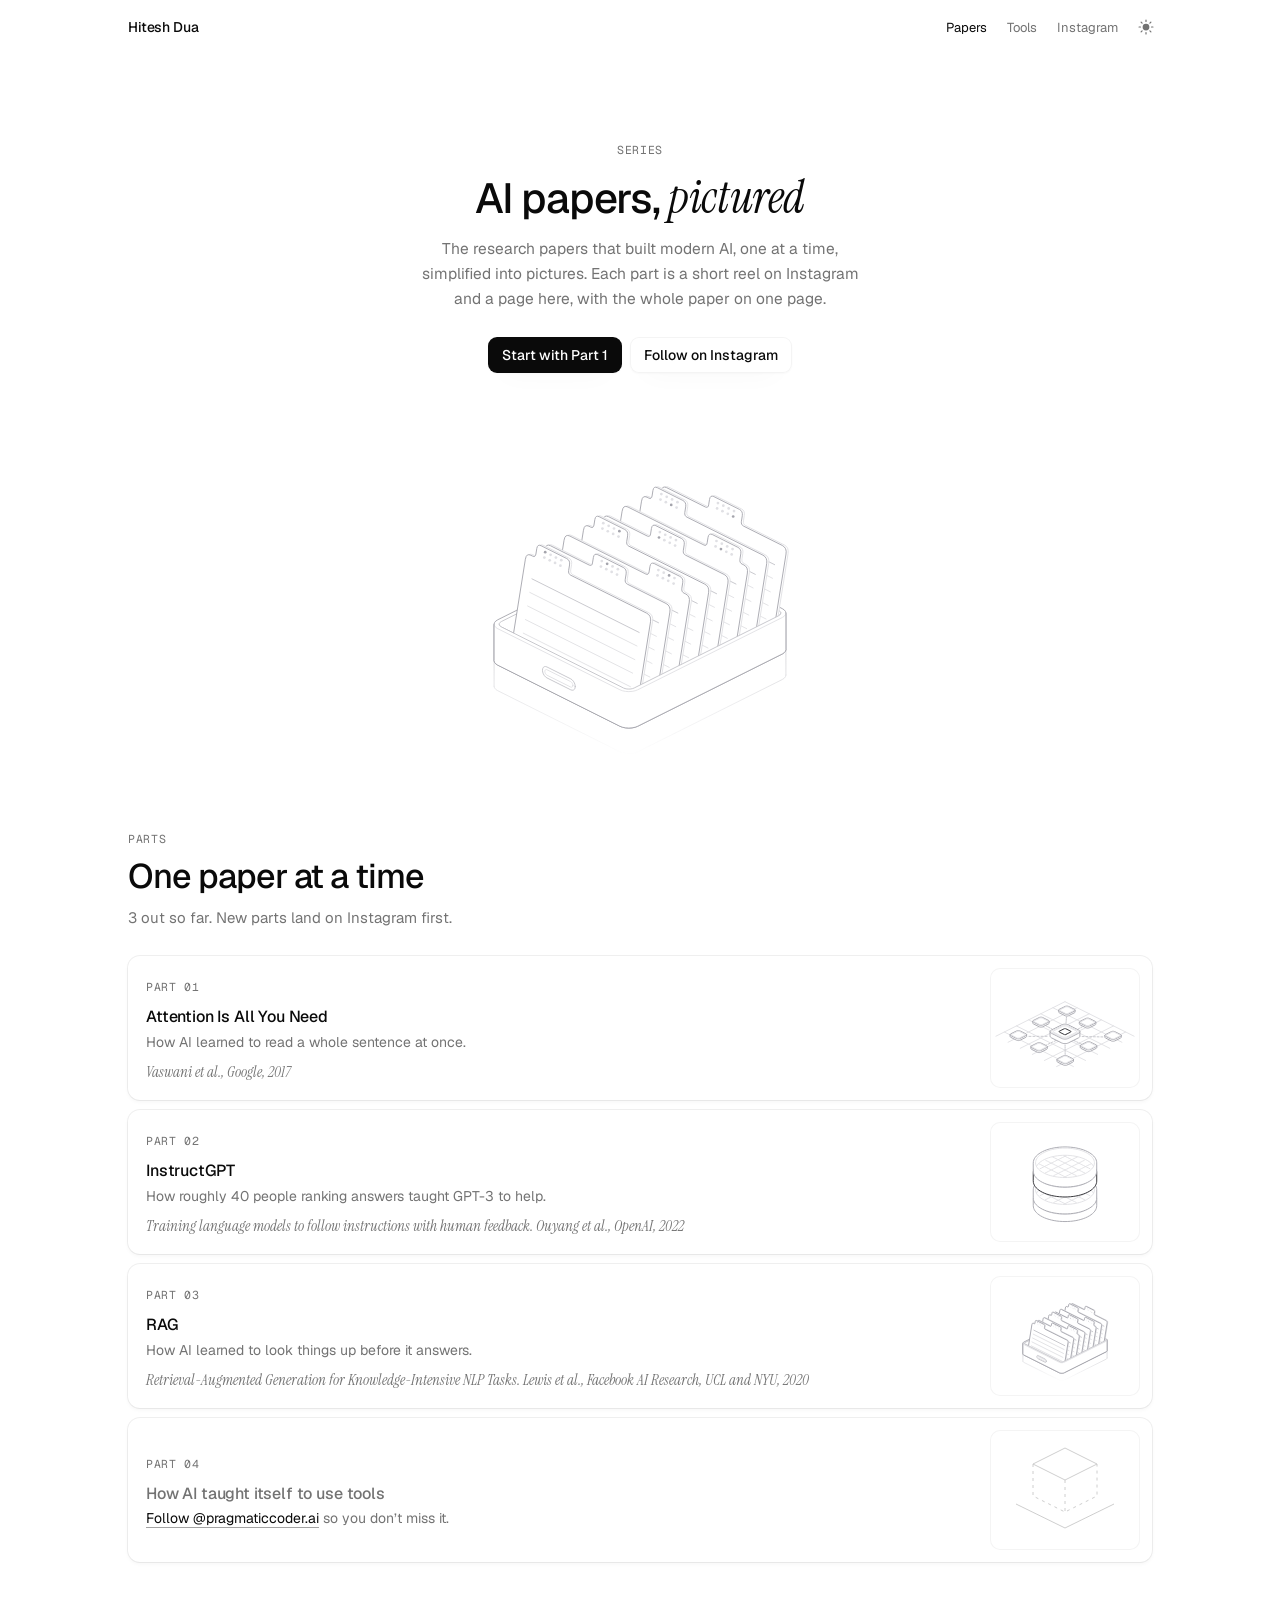
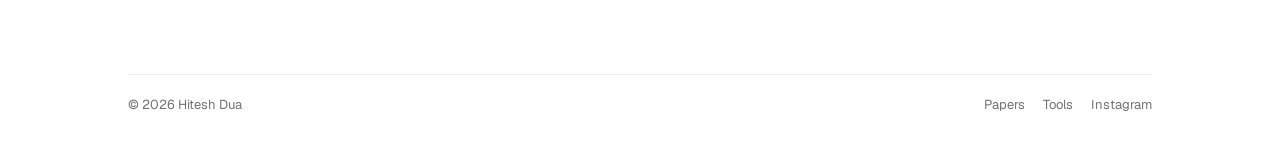
==== commit 4e467cf0: "Add part 3: RAG (paper pages)" ====
--- a/papers/index.html
+++ b/papers/index.html
@@ -27,7 +27,7 @@
 <meta property="og:image:height" content="630">
 <meta property="og:image:alt" content="AI papers, pictured">
 <meta name="twitter:card" content="summary_large_image">
-<script type="application/ld+json">{"@context":"https://schema.org","@type":"CollectionPage","name":"AI papers, pictured","url":"https://hiteshdua.com/papers/","author":{"@type":"Person","name":"Hitesh Dua","url":"https://hiteshdua.com/"},"hasPart":[{"@type":"Article","headline":"Attention Is All You Need, explained in pictures","url":"https://hiteshdua.com/papers/attention-is-all-you-need"},{"@type":"Article","headline":"InstructGPT on one page: the paper behind ChatGPT, explained","url":"https://hiteshdua.com/papers/instructgpt"}]}</script>
+<script type="application/ld+json">{"@context":"https://schema.org","@type":"CollectionPage","name":"AI papers, pictured","url":"https://hiteshdua.com/papers/","author":{"@type":"Person","name":"Hitesh Dua","url":"https://hiteshdua.com/"},"hasPart":[{"@type":"Article","headline":"Attention Is All You Need, explained in pictures","url":"https://hiteshdua.com/papers/attention-is-all-you-need"},{"@type":"Article","headline":"InstructGPT on one page: the paper behind ChatGPT, explained","url":"https://hiteshdua.com/papers/instructgpt"},{"@type":"Article","headline":"RAG on one page: how AI learned to look things up, explained","url":"https://hiteshdua.com/papers/rag"}]}</script>
 </head>
 <body class="hd">
 <a class="hd-skip hd-chrome" href="#main">Skip to content</a>
@@ -62,7 +62,7 @@
     <div class="hd-sec-head hd-reveal">
       <p class="hd-label">Parts</p>
       <h2 class="hd-h2" id="hd-parts">One paper at a time</h2>
-      <p class="hd-lede">2 out so far. New parts land on Instagram first.</p>
+      <p class="hd-lede">3 out so far. New parts land on Instagram first.</p>
     </div>
     <ol class="hd-rows">
       <li class="hd-reveal" style="--d:0"><a class="hd-row" href="/papers/attention-is-all-you-need">
@@ -83,10 +83,19 @@
         </span>
         <span class="hd-row-fig"><div class="hd-fig" data-figure="sieve" aria-label="Three test sieves stacked over a pan, one for each training step; the pointer lifts one clear of the stack"></div></span>
       </a></li>
-      <li class="hd-reveal" style="--d:2"><div class="hd-row is-planned">
+      <li class="hd-reveal" style="--d:2"><a class="hd-row" href="/papers/rag">
         <span>
           <span class="hd-label">Part 03</span>
-          <span class="hd-row-name">Coming next</span>
+          <span class="hd-row-name">RAG</span>
+          <span class="hd-row-text">How AI learned to look things up before it answers.</span>
+          <span class="hd-row-meta">Retrieval-Augmented Generation for Knowledge-Intensive NLP Tasks. Lewis et al., Facebook AI Research, UCL and NYU, 2020</span>
+        </span>
+        <span class="hd-row-fig"><div class="hd-fig" data-figure="riffle" aria-label="A tray of eight index cards; the pointer pulls one out, the way the retriever pulls the card that answers your question"></div></span>
+      </a></li>
+      <li class="hd-reveal" style="--d:3"><div class="hd-row is-planned">
+        <span>
+          <span class="hd-label">Part 04</span>
+          <span class="hd-row-name">How AI taught itself to use tools</span>
           <span class="hd-row-text"><a class="hd-more" href="https://www.instagram.com/pragmaticcoder.ai/" rel="me">Follow @pragmaticcoder.ai</a> so you don’t miss it.</span>
         </span>
         <span class="hd-row-fig"><svg class="hd-ghost" viewBox="0 0 150 120" aria-hidden="true" focusable="false">
